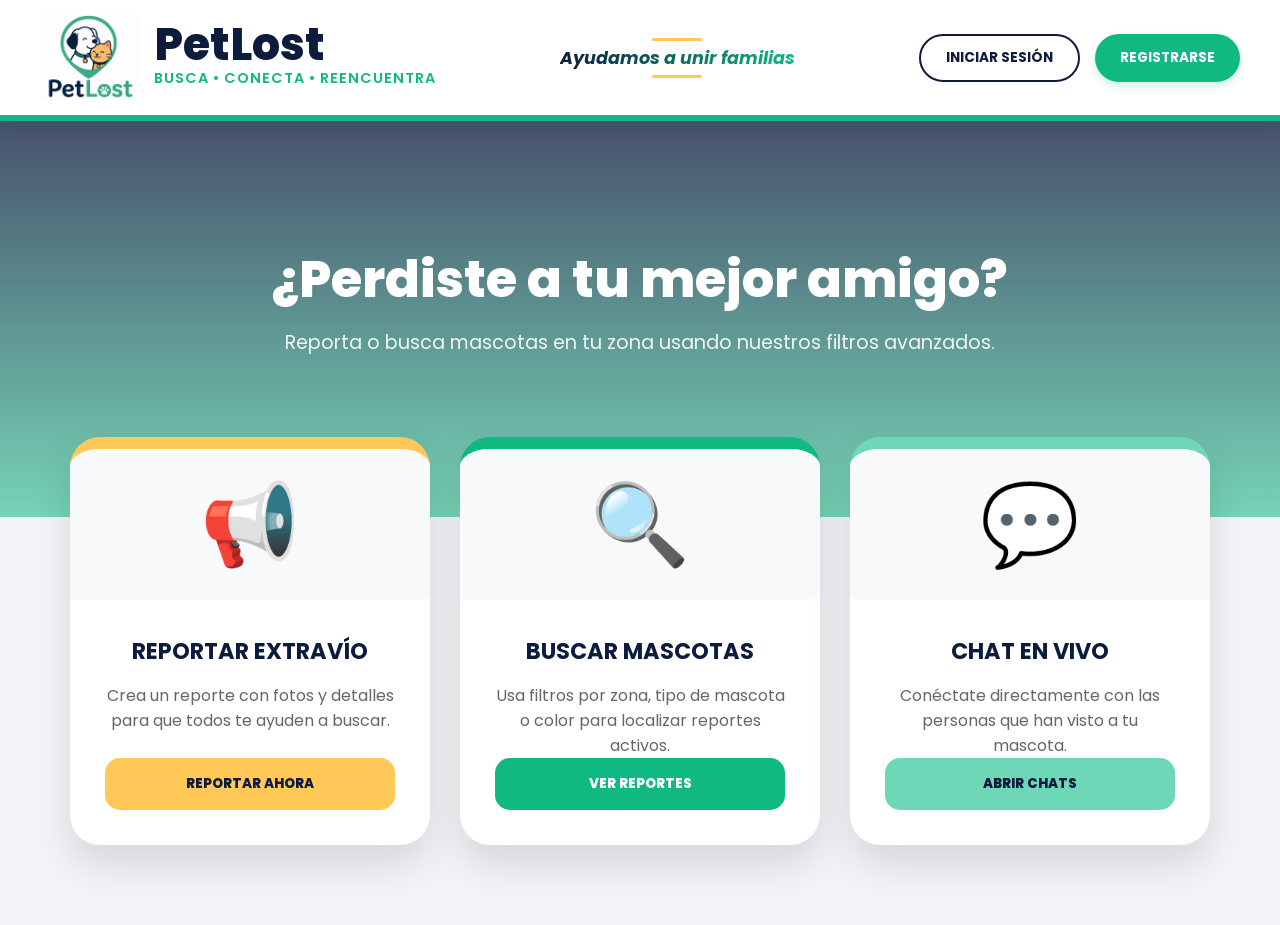
==== frontend/index.html @ bd03f2e8 "Primer avance PetLost" ====
<!DOCTYPE html>
<html lang="es">
<head>
    <meta charset="UTF-8">
    <meta name="viewport" content="width=device-width, initial-scale=1.0">
    <title>PetLost | Ayudamos a unir familias</title>
    <link href="https://fonts.googleapis.com/css2?family=Poppins:wght@400;600;700;800&display=swap" rel="stylesheet">
    <link rel="stylesheet" href="css/style.css">
</head>
<body>

    <nav class="navbar">
        <div class="nav-container">
            <div class="brand-box">
                <img src="assets/logo.png" alt="PetLost" class="logo-img">
                <div class="brand-text">
                    <h1 class="brand-title">PetLost</h1>
                    <span class="brand-tagline">Busca • Conecta • Reencuentra</span>
                </div>
            </div>

            <div class="creative-phrase">
                <div class="decor-line"></div>
                <p>Ayudamos a unir familias</p>
                <div class="decor-line"></div>
            </div>

            <div class="nav-auth">
                <button class="btn btn-login">Iniciar Sesión</button>
                <button class="btn btn-register">Registrarse</button>
            </div>
        </div>
    </nav>

    <header class="hero">
        <div class="hero-overlay">
            <h2>¿Perdiste a tu mejor amigo?</h2>
            <p>Reporta o busca mascotas en tu zona usando nuestros filtros avanzados.</p>
        </div>
    </header>

    <main class="action-grid">
        <div class="card card-orange">
            <div class="card-header">📢</div>
            <div class="card-body">
                <h3>REPORTAR EXTRAVÍO</h3>
                <p>Crea un reporte con fotos y detalles para que todos te ayuden a buscar.</p>
                <button class="btn-card">REPORTAR AHORA</button>
            </div>
        </div>

        <div class="card card-green">
            <div class="card-header">🔍</div>
            <div class="card-body">
                <h3>BUSCAR MASCOTAS</h3>
                <p>Usa filtros por zona, tipo de mascota o color para localizar reportes activos.</p>
                <button class="btn-card">VER REPORTES</button>
            </div>
        </div>

        <div class="card card-cyan">
            <div class="card-header">💬</div>
            <div class="card-body">
                <h3>CHAT EN VIVO</h3>
                <p>Conéctate directamente con las personas que han visto a tu mascota.</p>
                <button class="btn-card">ABRIR CHATS</button>
            </div>
        </div>
    </main>

    <div id="modalRegistro" class="modal-overlay">
    <div class="modal-content">
        <button class="close-modal" id="closeBtn">&times;</button>
        
        <div class="modal-body">
            <div class="modal-info">
                <img src="assets/logo.png" alt="PetLost" class="modal-logo">
                <h3>Únete a PetLost</h3>
                <p>Ayudamos a unir familias. Crea tu reporte en segundos y recupera a tu mejor amigo.</p>
            </div>

            <div class="modal-form">
                <h2>Crear Cuenta</h2>
                <form id="formRegistro">

<div class="input-group">
<label>Nombre Completo</label>
<input type="text" id="nombreRegistro" placeholder="Ej. Angie Moreno" required>
</div>

<div class="input-group">
<label>Correo Electrónico</label>
<input type="email" id="emailRegistro" placeholder="user@example.com" required>
</div>

<div class="input-group">
<label>Teléfono</label>
<input type="tel" id="telefonoRegistro" placeholder="300 123 4567" required>
</div>

<div class="input-group">
<label>Contraseña</label>
<input type="password" id="passwordRegistro" placeholder="********" required>
</div>
                    
                    <div class="terms-container">
    <input type="checkbox" id="checkTerms" required>
    <label for="checkTerms">Acepto los <a href="terminos.html" target="_blank">términos y condiciones</a></label>
</div>

                    <button type="submit" class="btn-submit">REGISTRARSE</button>
                </form>
                <p class="switch-text">¿Ya tienes cuenta? <a href="#">Inicia sesión</a></p>
            </div>
        </div>
    </div>
</div>

<div id="modalLogin" class="modal-overlay">
    <div class="modal-content">
        <button class="close-modal" id="closeLoginBtn">&times;</button>
        
        <div class="modal-body">
            <div class="modal-info">
                <img src="assets/logo.png" alt="PetLost" class="modal-logo">
                <h3>¡Hola de nuevo!</h3>
                <p>Ingresa para revisar tus reportes y mensajes recientes.</p>
            </div>

            <div class="modal-form">
                <h2>Iniciar Sesión</h2>
                <form id="formLogin">
                    <div class="input-group">
                        <label>Correo Electrónico</label>
                        <input type="email" id="emailLogin" placeholder="user@example.com" required>
                    </div>
                    <div class="input-group">
                        <label>Contraseña</label>
                        <input type="password" id="passwordLogin" placeholder="********" required>
                    </div>
                    
                    <div class="terms-container">
    <input type="checkbox" id="checkTermsLogin" required>
    <label for="checkTermsLogin">Acepto los <a href="terminos.html" target="_blank">términos y condiciones</a> para iniciar sesión.</label>
</div>

                    <div class="forgot-pass" style="margin-bottom: 20px; text-align: right;">
                        <a href="#" style="font-size: 0.8rem; color: #666; text-decoration: none;">¿Olvidaste tu contraseña?</a>
                    </div>

                    <button type="submit" class="btn-submit">INGRESAR</button>
                </form>
                <p class="switch-text">¿No tienes cuenta? <a href="#" id="linkToRegister">Regístrate aquí</a></p>
            </div>
        </div>
    </div>
</div>

<script>
    // Referencias de los Modales
    const modalReg = document.getElementById('modalRegistro');
    const modalLogin = document.getElementById('modalLogin');

    // Botones de la Navbar
    const btnAbrirReg = document.querySelector('.btn-register');
    const btnAbrirLogin = document.querySelector('.btn-login');

    // Botones de Cerrar (X)
    const btnCerrarReg = document.getElementById('closeBtn');
    const btnCerrarLogin = document.getElementById('closeLoginBtn');

    // Funciones para Registro
    btnAbrirReg.onclick = () => modalReg.style.display = 'flex';
    btnCerrarReg.onclick = () => modalReg.style.display = 'none';

    // Funciones para Login
    btnAbrirLogin.onclick = () => modalLogin.style.display = 'flex';
    btnCerrarLogin.onclick = () => modalLogin.style.display = 'none';

    // Cerrar si hacen clic en el fondo degradado
    window.onclick = (event) => {
        if (event.target == modalReg) modalReg.style.display = 'none';
        if (event.target == modalLogin) modalLogin.style.display = 'none';
    }

    // Enlace para pasar de Login a Registro rápidamente
    document.getElementById('linkToRegister').onclick = (e) => {
        e.preventDefault();
        modalLogin.style.display = 'none';
        modalReg.style.display = 'flex';
    }

    document.getElementById("formLogin").addEventListener("submit", async function(e){

e.preventDefault()

const email = document.getElementById("emailLogin").value
const password = document.getElementById("passwordLogin").value

const response = await fetch("http://localhost:8000/login",{
method:"POST",
headers:{
"Content-Type":"application/json"
},
body: JSON.stringify({
email: email,
password: password
})
})

const data = await response.json()

if(response.ok){
alert(data.message)
window.location.href = "feed.html"
}else{
alert(data.message)
}

})

document.getElementById("formRegistro").addEventListener("submit", async function(e){

e.preventDefault()

const nombre = document.getElementById("nombreRegistro").value
const email = document.getElementById("emailRegistro").value
const telefono = document.getElementById("telefonoRegistro").value
const password = document.getElementById("passwordRegistro").value

const response = await fetch("http://localhost:8000/register",{
method:"POST",
headers:{
"Content-Type":"application/json"
},
body: JSON.stringify({
nombre:nombre,
email:email,
telefono:telefono,
password:password
})
})

const data = await response.json()
alert(data.message)

})

</script>

</body>
</html>
---- frontend/css/style.css ----
/* --- VARIABLES Y RESET --- */
:root {
    --azul-oscuro: #0D1B3D;
    --verde-pet: #10B981;
    --verde-claro: #6ED7B7;
    --naranja: #FFC857;
    --blanco: #ffffff;
    --gris-fondo: #F2F4F7;
}

* {
    margin: 0;
    padding: 0;
    box-sizing: border-box;
    font-family: 'Poppins', sans-serif;
}

body {
    background-color: var(--gris-fondo);
}

/* --- BARRA DE NAVEGACIÓN --- */
.navbar {
    background: var(--blanco);
    padding: 15px 0;
    border-bottom: 6px solid var(--verde-pet);
    box-shadow: 0 4px 20px rgba(0,0,0,0.08);
    position: sticky;
    top: 0;
    z-index: 1000;
}

.nav-container {
    display: flex;
    justify-content: space-between;
    align-items: center;
    max-width: 1400px;
    margin: 0 auto;
    padding: 0 40px;
}

.brand-box {
    display: flex;
    align-items: center;
    gap: 15px;
}

.logo-img {
    height: 85px; /* Tamaño del logo visible */
    width: auto;
}

.brand-title {
    font-size: 2.8rem;
    font-weight: 800;
    color: var(--azul-oscuro);
    line-height: 0.9;
}

.brand-tagline {
    font-size: 0.9rem;
    color: var(--verde-pet);
    font-weight: 600;
    text-transform: uppercase;
    letter-spacing: 1px;
}

/* --- FRASE CREATIVA CENTRAL --- */
.creative-phrase {
    text-align: center;
}

.creative-phrase p {
    font-size: 1.1rem;
    font-weight: 700;
    color: var(--azul-oscuro);
    font-style: italic;
    background: linear-gradient(to right, var(--azul-oscuro), var(--verde-pet));
    -webkit-background-clip: text;
    -webkit-text-fill-color: transparent;
}

.decor-line {
    width: 50px;
    height: 3px;
    background: var(--naranja);
    border-radius: 10px;
    margin: 4px auto;
}

/* --- BOTONES DE NAVEGACIÓN --- */
.nav-auth {
    display: flex;
    gap: 15px;
}

.btn {
    padding: 12px 25px;
    border-radius: 50px;
    font-weight: 700;
    cursor: pointer;
    transition: 0.3s;
    text-transform: uppercase;
    font-size: 0.85rem;
}

.btn-login {
    background: transparent;
    border: 2px solid var(--azul-oscuro);
    color: var(--azul-oscuro);
}

.btn-register {
    background: var(--verde-pet);
    border: none;
    color: white;
    box-shadow: 0 4px 10px rgba(16, 185, 129, 0.2);
}

.btn-register:hover {
    background: var(--azul-oscuro);
    transform: translateY(-2px);
}

/* --- HERO SECTION --- */
.hero {
    background: linear-gradient(rgba(13, 27, 61, 0.75), rgba(16, 185, 129, 0.55)), 
                url('https://images.unsplash.com/photo-1544568100-847a948585b9?auto=format&fit=crop&w=1200&q=80');
    background-size: cover;
    background-position: center;
    padding: 120px 5% 160px;
    text-align: center;
    color: white;
}

.hero h2 {
    font-size: 3.2rem;
    font-weight: 800;
    margin-bottom: 10px;
}

.hero p {
    font-size: 1.2rem;
    opacity: 0.9;
}

/* --- GRID DE CARDS --- */
.action-grid {
    display: flex;
    justify-content: center;
    gap: 30px;
    padding: 0 5% 80px;
    margin-top: -80px; /* Superposición sobre el Hero */
}

.card {
    background: var(--blanco);
    width: 360px;
    border-radius: 30px;
    overflow: hidden;
    box-shadow: 0 20px 40px rgba(0,0,0,0.12);
    text-align: center;
    transition: 0.4s ease;
    border-top: 12px solid var(--verde-pet);
}

.card:hover {
    transform: translateY(-15px);
}

.card-header {
    height: 150px;
    background-color: #f8f9fa;
    display: flex;
    align-items: center;
    justify-content: center;
    font-size: 5rem;
}

.card-body {
    padding: 35px;
}

.card-body h3 {
    font-size: 1.4rem;
    color: var(--azul-oscuro);
    margin-bottom: 15px;
    font-weight: 700;
}

.card-body p {
    font-size: 1rem;
    color: #666;
    margin-bottom: 25px;
    height: 50px;
}

.btn-card {
    width: 100%;
    padding: 16px;
    border-radius: 15px;
    border: none;
    font-weight: 800;
    color: white;
    background-color: var(--verde-pet);
    cursor: pointer;
    transition: 0.3s;
}

/* Variaciones de color por Card */
.card-orange { border-top-color: var(--naranja); }
.card-orange .btn-card { background-color: var(--naranja); color: var(--azul-oscuro); }

.card-cyan { border-top-color: var(--verde-claro); }
.card-cyan .btn-card { background-color: var(--verde-claro); color: var(--azul-oscuro); }

/* --- ESTILOS PARA LA VENTANA DE REGISTRO (MODAL) --- */
.modal-overlay {
    display: none; 
    position: fixed;
    top: 0;
    left: 0;
    width: 100%;
    height: 100%;
    background: linear-gradient(135deg, rgba(13, 27, 61, 0.95), rgba(16, 185, 129, 0.95));
    z-index: 2000;
    justify-content: center;
    align-items: center;
    backdrop-filter: blur(8px); /* Desenfoque elegante del fondo */
}

.modal-content {
    background: white;
    width: 850px;
    max-width: 95%;
    border-radius: 30px;
    position: relative;
    overflow: hidden;
    display: flex;
    box-shadow: 0 25px 50px rgba(0,0,0,0.3);
    animation: zoomIn 0.3s ease;
}

@keyframes zoomIn {
    from { transform: scale(0.9); opacity: 0; }
    to { transform: scale(1); opacity: 1; }
}

.close-modal {
    position: absolute;
    top: 20px;
    right: 25px;
    font-size: 35px;
    background: none;
    border: none;
    cursor: pointer;
    color: var(--azul-oscuro);
    font-weight: bold;
    z-index: 100;
}

.modal-body {
    display: flex;
    width: 100%;
}

.modal-info {
    flex: 1;
    background: linear-gradient(135deg, var(--azul-oscuro), var(--verde-pet));
    color: white;
    padding: 60px 40px;
    display: flex;
    flex-direction: column;
    justify-content: center;
    align-items: center;
    text-align: center;
}

.modal-logo {
    height: 90px;
    background: white;
    padding: 10px;
    border-radius: 15px;
    margin-bottom: 20px;
}

.modal-form {
    flex: 1.2;
    padding: 50px;
    background: white;
}

.modal-form h2 {
    color: var(--azul-oscuro);
    font-size: 1.8rem;
    margin-bottom: 20px;
    font-weight: 800;
}

.input-group {
    margin-bottom: 15px;
    text-align: left;
}

.input-group label {
    display: block;
    font-size: 0.85rem;
    font-weight: 700;
    color: var(--azul-oscuro);
    margin-bottom: 5px;
}

.input-group input {
    width: 100%;
    padding: 12px;
    border: 2px solid #f0f0f0;
    border-radius: 12px;
    outline: none;
    font-size: 0.9rem;
    transition: 0.3s;
}

.input-group input:focus {
    border-color: var(--verde-pet);
}

.terms-container {
    display: flex;
    align-items: flex-start;
    gap: 10px;
    margin: 20px 0;
    font-size: 0.8rem;
    color: #666;
}

.terms-container a {
    color: var(--verde-pet);
    font-weight: 700;
    text-decoration: none;
}

.btn-submit {
    width: 100%;
    padding: 15px;
    background: var(--verde-pet);
    color: white;
    border: none;
    border-radius: 12px;
    font-weight: 800;
    font-size: 1rem;
    cursor: pointer;
    transition: 0.3s;
}

.btn-submit:hover {
    background: var(--azul-oscuro);
    transform: translateY(-2px);
}

.switch-text {
    margin-top: 20px;
    font-size: 0.85rem;
    text-align: center;
}

.switch-text a {
    color: var(--verde-pet);
    font-weight: 700;
    text-decoration: none;
}

/* Ajuste para tablets/móviles */
@media (max-width: 768px) {
    .modal-info { display: none; }
    .modal-content { width: 450px; }
}

/* --- ESTILOS EXTRA PARA EL LOGO EN LOGIN --- */
.modal-header-logo {
    text-align: center;
    margin-bottom: 15px;
}

/* Asegúrate de que .modal-content NO tenga un ancho pequeño fijo */
.modal-content {
    background: white;
    width: 850px; /* Ancho igual para ambos */
    max-width: 95%;
    border-radius: 30px;
    position: relative;
    overflow: hidden;
    display: flex;
    box-shadow: 0 25px 50px rgba(0,0,0,0.3);
}

/* El resto del CSS se mantiene igual al que ya tenías para el Registro */
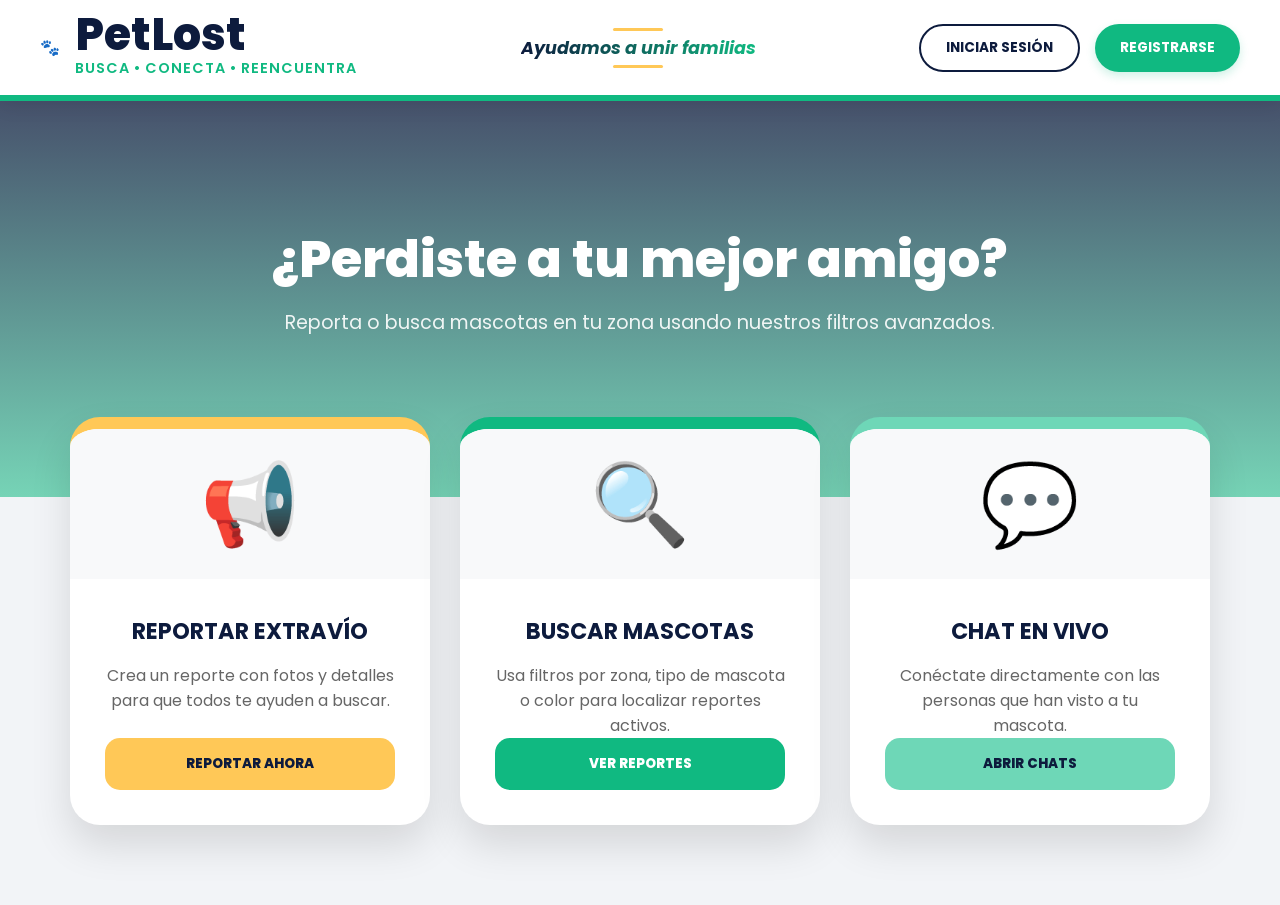
==== commit 2209a201: "Add files via upload" ====
--- a/frontend/index.html
+++ b/frontend/index.html
@@ -1,252 +1,270 @@
-<!DOCTYPE html>
-<html lang="es">
-<head>
-    <meta charset="UTF-8">
-    <meta name="viewport" content="width=device-width, initial-scale=1.0">
-    <title>PetLost | Ayudamos a unir familias</title>
-    <link href="https://fonts.googleapis.com/css2?family=Poppins:wght@400;600;700;800&display=swap" rel="stylesheet">
-    <link rel="stylesheet" href="css/style.css">
-</head>
-<body>
-
-    <nav class="navbar">
-        <div class="nav-container">
-            <div class="brand-box">
-                <img src="assets/logo.png" alt="PetLost" class="logo-img">
-                <div class="brand-text">
-                    <h1 class="brand-title">PetLost</h1>
-                    <span class="brand-tagline">Busca • Conecta • Reencuentra</span>
-                </div>
-            </div>
-
-            <div class="creative-phrase">
-                <div class="decor-line"></div>
-                <p>Ayudamos a unir familias</p>
-                <div class="decor-line"></div>
-            </div>
-
-            <div class="nav-auth">
-                <button class="btn btn-login">Iniciar Sesión</button>
-                <button class="btn btn-register">Registrarse</button>
-            </div>
-        </div>
-    </nav>
-
-    <header class="hero">
-        <div class="hero-overlay">
-            <h2>¿Perdiste a tu mejor amigo?</h2>
-            <p>Reporta o busca mascotas en tu zona usando nuestros filtros avanzados.</p>
-        </div>
-    </header>
-
-    <main class="action-grid">
-        <div class="card card-orange">
-            <div class="card-header">📢</div>
-            <div class="card-body">
-                <h3>REPORTAR EXTRAVÍO</h3>
-                <p>Crea un reporte con fotos y detalles para que todos te ayuden a buscar.</p>
-                <button class="btn-card">REPORTAR AHORA</button>
-            </div>
-        </div>
-
-        <div class="card card-green">
-            <div class="card-header">🔍</div>
-            <div class="card-body">
-                <h3>BUSCAR MASCOTAS</h3>
-                <p>Usa filtros por zona, tipo de mascota o color para localizar reportes activos.</p>
-                <button class="btn-card">VER REPORTES</button>
-            </div>
-        </div>
-
-        <div class="card card-cyan">
-            <div class="card-header">💬</div>
-            <div class="card-body">
-                <h3>CHAT EN VIVO</h3>
-                <p>Conéctate directamente con las personas que han visto a tu mascota.</p>
-                <button class="btn-card">ABRIR CHATS</button>
-            </div>
-        </div>
-    </main>
-
-    <div id="modalRegistro" class="modal-overlay">
-    <div class="modal-content">
-        <button class="close-modal" id="closeBtn">&times;</button>
-        
-        <div class="modal-body">
-            <div class="modal-info">
-                <img src="assets/logo.png" alt="PetLost" class="modal-logo">
-                <h3>Únete a PetLost</h3>
-                <p>Ayudamos a unir familias. Crea tu reporte en segundos y recupera a tu mejor amigo.</p>
-            </div>
-
-            <div class="modal-form">
-                <h2>Crear Cuenta</h2>
-                <form id="formRegistro">
-
-<div class="input-group">
-<label>Nombre Completo</label>
-<input type="text" id="nombreRegistro" placeholder="Ej. Angie Moreno" required>
-</div>
-
-<div class="input-group">
-<label>Correo Electrónico</label>
-<input type="email" id="emailRegistro" placeholder="user@example.com" required>
-</div>
-
-<div class="input-group">
-<label>Teléfono</label>
-<input type="tel" id="telefonoRegistro" placeholder="300 123 4567" required>
-</div>
-
-<div class="input-group">
-<label>Contraseña</label>
-<input type="password" id="passwordRegistro" placeholder="********" required>
-</div>
-                    
-                    <div class="terms-container">
-    <input type="checkbox" id="checkTerms" required>
-    <label for="checkTerms">Acepto los <a href="terminos.html" target="_blank">términos y condiciones</a></label>
-</div>
-
-                    <button type="submit" class="btn-submit">REGISTRARSE</button>
-                </form>
-                <p class="switch-text">¿Ya tienes cuenta? <a href="#">Inicia sesión</a></p>
-            </div>
-        </div>
-    </div>
-</div>
-
-<div id="modalLogin" class="modal-overlay">
-    <div class="modal-content">
-        <button class="close-modal" id="closeLoginBtn">&times;</button>
-        
-        <div class="modal-body">
-            <div class="modal-info">
-                <img src="assets/logo.png" alt="PetLost" class="modal-logo">
-                <h3>¡Hola de nuevo!</h3>
-                <p>Ingresa para revisar tus reportes y mensajes recientes.</p>
-            </div>
-
-            <div class="modal-form">
-                <h2>Iniciar Sesión</h2>
-                <form id="formLogin">
-                    <div class="input-group">
-                        <label>Correo Electrónico</label>
-                        <input type="email" id="emailLogin" placeholder="user@example.com" required>
-                    </div>
-                    <div class="input-group">
-                        <label>Contraseña</label>
-                        <input type="password" id="passwordLogin" placeholder="********" required>
-                    </div>
-                    
-                    <div class="terms-container">
-    <input type="checkbox" id="checkTermsLogin" required>
-    <label for="checkTermsLogin">Acepto los <a href="terminos.html" target="_blank">términos y condiciones</a> para iniciar sesión.</label>
-</div>
-
-                    <div class="forgot-pass" style="margin-bottom: 20px; text-align: right;">
-                        <a href="#" style="font-size: 0.8rem; color: #666; text-decoration: none;">¿Olvidaste tu contraseña?</a>
-                    </div>
-
-                    <button type="submit" class="btn-submit">INGRESAR</button>
-                </form>
-                <p class="switch-text">¿No tienes cuenta? <a href="#" id="linkToRegister">Regístrate aquí</a></p>
-            </div>
-        </div>
-    </div>
-</div>
-
-<script>
-    // Referencias de los Modales
-    const modalReg = document.getElementById('modalRegistro');
-    const modalLogin = document.getElementById('modalLogin');
-
-    // Botones de la Navbar
-    const btnAbrirReg = document.querySelector('.btn-register');
-    const btnAbrirLogin = document.querySelector('.btn-login');
-
-    // Botones de Cerrar (X)
-    const btnCerrarReg = document.getElementById('closeBtn');
-    const btnCerrarLogin = document.getElementById('closeLoginBtn');
-
-    // Funciones para Registro
-    btnAbrirReg.onclick = () => modalReg.style.display = 'flex';
-    btnCerrarReg.onclick = () => modalReg.style.display = 'none';
-
-    // Funciones para Login
-    btnAbrirLogin.onclick = () => modalLogin.style.display = 'flex';
-    btnCerrarLogin.onclick = () => modalLogin.style.display = 'none';
-
-    // Cerrar si hacen clic en el fondo degradado
-    window.onclick = (event) => {
-        if (event.target == modalReg) modalReg.style.display = 'none';
-        if (event.target == modalLogin) modalLogin.style.display = 'none';
-    }
-
-    // Enlace para pasar de Login a Registro rápidamente
-    document.getElementById('linkToRegister').onclick = (e) => {
-        e.preventDefault();
-        modalLogin.style.display = 'none';
-        modalReg.style.display = 'flex';
-    }
-
-    document.getElementById("formLogin").addEventListener("submit", async function(e){
-
-e.preventDefault()
-
-const email = document.getElementById("emailLogin").value
-const password = document.getElementById("passwordLogin").value
-
-const response = await fetch("http://localhost:8000/login",{
-method:"POST",
-headers:{
-"Content-Type":"application/json"
-},
-body: JSON.stringify({
-email: email,
-password: password
-})
-})
-
-const data = await response.json()
-
-if(response.ok){
-alert(data.message)
-window.location.href = "feed.html"
-}else{
-alert(data.message)
-}
-
-})
-
-document.getElementById("formRegistro").addEventListener("submit", async function(e){
-
-e.preventDefault()
-
-const nombre = document.getElementById("nombreRegistro").value
-const email = document.getElementById("emailRegistro").value
-const telefono = document.getElementById("telefonoRegistro").value
-const password = document.getElementById("passwordRegistro").value
-
-const response = await fetch("http://localhost:8000/register",{
-method:"POST",
-headers:{
-"Content-Type":"application/json"
-},
-body: JSON.stringify({
-nombre:nombre,
-email:email,
-telefono:telefono,
-password:password
-})
-})
-
-const data = await response.json()
-alert(data.message)
-
-})
-
-</script>
-
-</body>
+<!DOCTYPE html>
+<html lang="es">
+<head>
+    <meta charset="UTF-8">
+    <meta name="viewport" content="width=device-width, initial-scale=1.0">
+    <title>PetLost | Ayudamos a unir familias</title>
+    <link href="https://fonts.googleapis.com/css2?family=Poppins:wght@400;600;700;800&display=swap" rel="stylesheet">
+    <link rel="stylesheet" href="css/style.css">
+</head>
+<body>
+
+    <nav class="navbar">
+        <div class="nav-container">
+            <div class="brand-box">
+                <div class="logo-placeholder">🐾</div>
+                <div class="brand-text">
+                    <h1 class="brand-title">PetLost</h1>
+                    <span class="brand-tagline">Busca • Conecta • Reencuentra</span>
+                </div>
+            </div>
+
+            <div class="creative-phrase">
+                <div class="decor-line"></div>
+                <p>Ayudamos a unir familias</p>
+                <div class="decor-line"></div>
+            </div>
+
+            <div class="nav-auth">
+                <button class="btn btn-login">Iniciar Sesión</button>
+                <button class="btn btn-register">Registrarse</button>
+            </div>
+        </div>
+    </nav>
+
+    <header class="hero">
+        <div class="hero-overlay">
+            <h2>¿Perdiste a tu mejor amigo?</h2>
+            <p>Reporta o busca mascotas en tu zona usando nuestros filtros avanzados.</p>
+        </div>
+    </header>
+
+    <main class="action-grid">
+        <div class="card card-orange">
+            <div class="card-header">📢</div>
+            <div class="card-body">
+                <h3>REPORTAR EXTRAVÍO</h3>
+                <p>Crea un reporte con fotos y detalles para que todos te ayuden a buscar.</p>
+                <button class="btn-card" onclick="window.location.href='reportar.html'">REPORTAR AHORA</button>
+            </div>
+        </div>
+
+        <div class="card card-green">
+            <div class="card-header">🔍</div>
+            <div class="card-body">
+                <h3>BUSCAR MASCOTAS</h3>
+                <p>Usa filtros por zona, tipo de mascota o color para localizar reportes activos.</p>
+                <button class="btn-card" onclick="window.location.href='feed.html'">VER REPORTES</button>
+            </div>
+        </div>
+
+        <div class="card card-cyan">
+            <div class="card-header">💬</div>
+            <div class="card-body">
+                <h3>CHAT EN VIVO</h3>
+                <p>Conéctate directamente con las personas que han visto a tu mascota.</p>
+                <button class="btn-card" onclick="window.location.href='chat.html'">ABRIR CHATS</button>
+            </div>
+        </div>
+    </main>
+
+    <div id="modalRegistro" class="modal-overlay">
+        <div class="modal-content">
+            <button class="close-modal" id="closeBtn">&times;</button>
+            <div class="modal-body">
+                <div class="modal-info">
+                    <div class="modal-logo-box">🐾</div>
+                    <h3>Únete a PetLost</h3>
+                    <p>Crea tu reporte en segundos y recupera a tu mejor amigo de forma rápida.</p>
+                </div>
+                <div class="modal-form">
+                    <h2>Crear Cuenta</h2>
+                    <form id="formRegistro">
+                        <div class="input-group">
+                            <label for="nombreRegistro">Nombre Completo</label>
+                            <input type="text" id="nombreRegistro" placeholder="Ej. Angie Moreno" required>
+                        </div>
+                        <div class="input-group">
+                            <label for="emailRegistro">Correo Electrónico</label>
+                            <input type="email" id="emailRegistro" placeholder="user@example.com" required>
+                        </div>
+                        <div class="input-group">
+                            <label for="telefonoRegistro">Teléfono</label>
+                            <input type="tel" id="telefonoRegistro" placeholder="300 123 4567" required>
+                        </div>
+                        <div class="input-group">
+                            <label for="passwordRegistro">Contraseña</label>
+                            <input type="password" id="passwordRegistro" placeholder="********" required>
+                        </div>
+                        <div class="terms-container">
+                            <input type="checkbox" id="checkTerms" required>
+                            <label for="checkTerms">Acepto los <a href="#">términos y condiciones</a></label>
+                        </div>
+                        <button type="submit" class="btn-submit">REGISTRARSE</button>
+                    </form>
+                    <p class="switch-text">¿Ya tienes cuenta? <a href="#" id="linkToLogin">Inicia sesión</a></p>
+                </div>
+            </div>
+        </div>
+    </div>
+
+    <div id="modalLogin" class="modal-overlay">
+        <div class="modal-content">
+            <button class="close-modal" id="closeLoginBtn">&times;</button>
+            <div class="modal-body">
+                <div class="modal-info">
+                    <div class="modal-logo-box">🔒</div>
+                    <h3>¡Hola de nuevo!</h3>
+                    <p>Ingresa para revisar tus reportes, alertas de zona y mensajes recientes.</p>
+                </div>
+                <div class="modal-form">
+                    <h2>Iniciar Sesión</h2>
+                    <form id="formLogin">
+                        <div class="input-group">
+                            <label for="emailLogin">Correo Electrónico</label>
+                            <input type="email" id="emailLogin" placeholder="user@example.com" required>
+                        </div>
+                        <div class="input-group">
+                            <label for="passwordLogin">Contraseña</label>
+                            <input type="password" id="passwordLogin" placeholder="********" required>
+                        </div>
+                        <div class="terms-container">
+                            <input type="checkbox" id="checkTermsLogin" required>
+                            <label for="checkTermsLogin">Acepto las políticas de uso de datos.</label>
+                        </div>
+                        <button type="submit" class="btn-submit">INGRESAR</button>
+                    </form>
+                    <p class="switch-text">¿No tienes cuenta? <a href="#" id="linkToRegister">Regístrate aquí</a></p>
+                </div>
+            </div>
+        </div>
+    </div>
+
+    <script>
+        const API_BASE_URL = "http://localhost:8000";
+
+        // Elementos UI Modales
+        const modalReg = document.getElementById('modalRegistro');
+        const modalLogin = document.getElementById('modalLogin');
+        const btnAbrirReg = document.querySelector('.btn-register');
+        const btnAbrirLogin = document.querySelector('.btn-login');
+        const btnCerrarReg = document.getElementById('closeBtn');
+        const btnCerrarLogin = document.getElementById('closeLoginBtn');
+
+        btnAbrirReg.onclick = () => modalReg.style.display = 'flex';
+        btnCerrarReg.onclick = () => modalReg.style.display = 'none';
+        btnAbrirLogin.onclick = () => modalLogin.style.display = 'flex';
+        btnCerrarLogin.onclick = () => modalLogin.style.display = 'none';
+
+        window.onclick = (e) => {
+            if (e.target == modalReg) modalReg.style.display = 'none';
+            if (e.target == modalLogin) modalLogin.style.display = 'none';
+        }
+
+        document.getElementById('linkToRegister').onclick = (e) => {
+            e.preventDefault(); modalLogin.style.display = 'none'; modalReg.style.display = 'flex';
+        }
+        document.getElementById('linkToLogin').onclick = (e) => {
+            e.preventDefault(); modalReg.style.display = 'none'; modalLogin.style.display = 'flex';
+        }
+
+        // --- SISTEMA DE REGISTRO PERSISTENTE ---
+        document.getElementById("formRegistro").addEventListener("submit", async function(e){
+            e.preventDefault();
+            const nombre = document.getElementById("nombreRegistro").value;
+            const email = document.getElementById("emailRegistro").value.toLowerCase().trim();
+            const telefono = document.getElementById("telefonoRegistro").value;
+            const password = document.getElementById("passwordRegistro").value;
+
+            let localUsers = JSON.parse(localStorage.getItem("usuarios_petlost")) || [];
+
+            if (localUsers.find(u => u.email === email)) {
+                alert("Este correo electrónico ya está registrado localmente.");
+                return;
+            }
+
+            const nuevoUsuario = {
+                name: nombre,
+                email: email,
+                phone: telefono,
+                password: password,
+                role: email.includes("admin") ? "admin" : "user"
+            };
+
+            // Guardar localmente
+            localUsers.push(nuevoUsuario);
+            localStorage.setItem("usuarios_petlost", JSON.stringify(localUsers));
+
+            // Intentar replicar al backend en Java de forma transparente
+            try {
+                await fetch(`${API_BASE_URL}/register`, {
+                    method: "POST",
+                    headers: { "Content-Type": "application/json" },
+                    body: JSON.stringify({ name: nombre, email, password, role: nuevoUsuario.role })
+                });
+            } catch (err) {
+                console.log("Servidor API apagado. Guardado local en navegador completado con éxito.");
+            }
+
+            alert("¡Usuario registrado con éxito! Ya puedes iniciar sesión.");
+            modalReg.style.display = 'none';
+            modalLogin.style.display = 'flex';
+            document.getElementById("formRegistro").reset();
+        });
+
+        // --- SISTEMA DE INICIO DE SESIÓN INTEGRADO (LOCAL Y API) ---
+        document.getElementById("formLogin").addEventListener("submit", async function(e){
+            e.preventDefault();
+            const emailInput = document.getElementById("emailLogin").value.toLowerCase().trim();
+            const passwordInput = document.getElementById("passwordLogin").value;
+
+            // 1. Verificación local inmediata (Offline First)
+            const localUsers = JSON.parse(localStorage.getItem("usuarios_petlost")) || [];
+            const userFoundLocal = localUsers.find(u => u.email === emailInput && u.password === passwordInput);
+
+            if (userFoundLocal) {
+                localStorage.setItem("token", "local-jwt-session-" + btoa(emailInput));
+                localStorage.setItem("user_name", userFoundLocal.name);
+                localStorage.setItem("user_role", userFoundLocal.role);
+                
+                redirigirPorRol(userFoundLocal.role, userFoundLocal.name);
+                return;
+            }
+
+            // 2. Consulta de respaldo al Backend en Java (Online Mode)
+            try {
+                const response = await fetch(`${API_BASE_URL}/login`, {
+                    method: "POST",
+                    headers: { "Content-Type": "application/json" },
+                    body: JSON.stringify({ email: emailInput, password: passwordInput })
+                });
+
+                if (response.ok) {
+                    const data = await response.json();
+                    localStorage.setItem("token", data.token);
+                    localStorage.setItem("user_name", data.user.name);
+                    localStorage.setItem("user_role", data.user.role);
+
+                    redirigirPorRol(data.user.role, data.user.name);
+                } else {
+                    const errData = await response.json();
+                    alert(errData.message || "Credenciales incorrectas.");
+                }
+            } catch (error) {
+                alert("Error de autenticación: Las credenciales no coinciden en este navegador y el servidor Java remoto está desconectado.");
+            }
+        });
+
+        function redirigirPorRol(role, name) {
+            modalLogin.style.display = 'none';
+            if (role === "admin") {
+                alert(`Acceso concedido al Panel de Control. Bienvenido Administrador: ${name}`);
+                window.location.href = "admin.html";
+            } else {
+                alert(`¡Hola de nuevo, ${name}!`);
+                window.location.href = "feed.html";
+            }
+        }
+    </script>
+</body>
 </html>
--- a/frontend/css/style.css
+++ b/frontend/css/style.css
@@ -1,396 +1,384 @@
-/* --- VARIABLES Y RESET --- */
-:root {
-    --azul-oscuro: #0D1B3D;
-    --verde-pet: #10B981;
-    --verde-claro: #6ED7B7;
-    --naranja: #FFC857;
-    --blanco: #ffffff;
-    --gris-fondo: #F2F4F7;
-}
-
-* {
-    margin: 0;
-    padding: 0;
-    box-sizing: border-box;
-    font-family: 'Poppins', sans-serif;
-}
-
-body {
-    background-color: var(--gris-fondo);
-}
-
-/* --- BARRA DE NAVEGACIÓN --- */
-.navbar {
-    background: var(--blanco);
-    padding: 15px 0;
-    border-bottom: 6px solid var(--verde-pet);
-    box-shadow: 0 4px 20px rgba(0,0,0,0.08);
-    position: sticky;
-    top: 0;
-    z-index: 1000;
-}
-
-.nav-container {
-    display: flex;
-    justify-content: space-between;
-    align-items: center;
-    max-width: 1400px;
-    margin: 0 auto;
-    padding: 0 40px;
-}
-
-.brand-box {
-    display: flex;
-    align-items: center;
-    gap: 15px;
-}
-
-.logo-img {
-    height: 85px; /* Tamaño del logo visible */
-    width: auto;
-}
-
-.brand-title {
-    font-size: 2.8rem;
-    font-weight: 800;
-    color: var(--azul-oscuro);
-    line-height: 0.9;
-}
-
-.brand-tagline {
-    font-size: 0.9rem;
-    color: var(--verde-pet);
-    font-weight: 600;
-    text-transform: uppercase;
-    letter-spacing: 1px;
-}
-
-/* --- FRASE CREATIVA CENTRAL --- */
-.creative-phrase {
-    text-align: center;
-}
-
-.creative-phrase p {
-    font-size: 1.1rem;
-    font-weight: 700;
-    color: var(--azul-oscuro);
-    font-style: italic;
-    background: linear-gradient(to right, var(--azul-oscuro), var(--verde-pet));
-    -webkit-background-clip: text;
-    -webkit-text-fill-color: transparent;
-}
-
-.decor-line {
-    width: 50px;
-    height: 3px;
-    background: var(--naranja);
-    border-radius: 10px;
-    margin: 4px auto;
-}
-
-/* --- BOTONES DE NAVEGACIÓN --- */
-.nav-auth {
-    display: flex;
-    gap: 15px;
-}
-
-.btn {
-    padding: 12px 25px;
-    border-radius: 50px;
-    font-weight: 700;
-    cursor: pointer;
-    transition: 0.3s;
-    text-transform: uppercase;
-    font-size: 0.85rem;
-}
-
-.btn-login {
-    background: transparent;
-    border: 2px solid var(--azul-oscuro);
-    color: var(--azul-oscuro);
-}
-
-.btn-register {
-    background: var(--verde-pet);
-    border: none;
-    color: white;
-    box-shadow: 0 4px 10px rgba(16, 185, 129, 0.2);
-}
-
-.btn-register:hover {
-    background: var(--azul-oscuro);
-    transform: translateY(-2px);
-}
-
-/* --- HERO SECTION --- */
-.hero {
-    background: linear-gradient(rgba(13, 27, 61, 0.75), rgba(16, 185, 129, 0.55)), 
-                url('https://images.unsplash.com/photo-1544568100-847a948585b9?auto=format&fit=crop&w=1200&q=80');
-    background-size: cover;
-    background-position: center;
-    padding: 120px 5% 160px;
-    text-align: center;
-    color: white;
-}
-
-.hero h2 {
-    font-size: 3.2rem;
-    font-weight: 800;
-    margin-bottom: 10px;
-}
-
-.hero p {
-    font-size: 1.2rem;
-    opacity: 0.9;
-}
-
-/* --- GRID DE CARDS --- */
-.action-grid {
-    display: flex;
-    justify-content: center;
-    gap: 30px;
-    padding: 0 5% 80px;
-    margin-top: -80px; /* Superposición sobre el Hero */
-}
-
-.card {
-    background: var(--blanco);
-    width: 360px;
-    border-radius: 30px;
-    overflow: hidden;
-    box-shadow: 0 20px 40px rgba(0,0,0,0.12);
-    text-align: center;
-    transition: 0.4s ease;
-    border-top: 12px solid var(--verde-pet);
-}
-
-.card:hover {
-    transform: translateY(-15px);
-}
-
-.card-header {
-    height: 150px;
-    background-color: #f8f9fa;
-    display: flex;
-    align-items: center;
-    justify-content: center;
-    font-size: 5rem;
-}
-
-.card-body {
-    padding: 35px;
-}
-
-.card-body h3 {
-    font-size: 1.4rem;
-    color: var(--azul-oscuro);
-    margin-bottom: 15px;
-    font-weight: 700;
-}
-
-.card-body p {
-    font-size: 1rem;
-    color: #666;
-    margin-bottom: 25px;
-    height: 50px;
-}
-
-.btn-card {
-    width: 100%;
-    padding: 16px;
-    border-radius: 15px;
-    border: none;
-    font-weight: 800;
-    color: white;
-    background-color: var(--verde-pet);
-    cursor: pointer;
-    transition: 0.3s;
-}
-
-/* Variaciones de color por Card */
-.card-orange { border-top-color: var(--naranja); }
-.card-orange .btn-card { background-color: var(--naranja); color: var(--azul-oscuro); }
-
-.card-cyan { border-top-color: var(--verde-claro); }
-.card-cyan .btn-card { background-color: var(--verde-claro); color: var(--azul-oscuro); }
-
-/* --- ESTILOS PARA LA VENTANA DE REGISTRO (MODAL) --- */
-.modal-overlay {
-    display: none; 
-    position: fixed;
-    top: 0;
-    left: 0;
-    width: 100%;
-    height: 100%;
-    background: linear-gradient(135deg, rgba(13, 27, 61, 0.95), rgba(16, 185, 129, 0.95));
-    z-index: 2000;
-    justify-content: center;
-    align-items: center;
-    backdrop-filter: blur(8px); /* Desenfoque elegante del fondo */
-}
-
-.modal-content {
-    background: white;
-    width: 850px;
-    max-width: 95%;
-    border-radius: 30px;
-    position: relative;
-    overflow: hidden;
-    display: flex;
-    box-shadow: 0 25px 50px rgba(0,0,0,0.3);
-    animation: zoomIn 0.3s ease;
-}
-
-@keyframes zoomIn {
-    from { transform: scale(0.9); opacity: 0; }
-    to { transform: scale(1); opacity: 1; }
-}
-
-.close-modal {
-    position: absolute;
-    top: 20px;
-    right: 25px;
-    font-size: 35px;
-    background: none;
-    border: none;
-    cursor: pointer;
-    color: var(--azul-oscuro);
-    font-weight: bold;
-    z-index: 100;
-}
-
-.modal-body {
-    display: flex;
-    width: 100%;
-}
-
-.modal-info {
-    flex: 1;
-    background: linear-gradient(135deg, var(--azul-oscuro), var(--verde-pet));
-    color: white;
-    padding: 60px 40px;
-    display: flex;
-    flex-direction: column;
-    justify-content: center;
-    align-items: center;
-    text-align: center;
-}
-
-.modal-logo {
-    height: 90px;
-    background: white;
-    padding: 10px;
-    border-radius: 15px;
-    margin-bottom: 20px;
-}
-
-.modal-form {
-    flex: 1.2;
-    padding: 50px;
-    background: white;
-}
-
-.modal-form h2 {
-    color: var(--azul-oscuro);
-    font-size: 1.8rem;
-    margin-bottom: 20px;
-    font-weight: 800;
-}
-
-.input-group {
-    margin-bottom: 15px;
-    text-align: left;
-}
-
-.input-group label {
-    display: block;
-    font-size: 0.85rem;
-    font-weight: 700;
-    color: var(--azul-oscuro);
-    margin-bottom: 5px;
-}
-
-.input-group input {
-    width: 100%;
-    padding: 12px;
-    border: 2px solid #f0f0f0;
-    border-radius: 12px;
-    outline: none;
-    font-size: 0.9rem;
-    transition: 0.3s;
-}
-
-.input-group input:focus {
-    border-color: var(--verde-pet);
-}
-
-.terms-container {
-    display: flex;
-    align-items: flex-start;
-    gap: 10px;
-    margin: 20px 0;
-    font-size: 0.8rem;
-    color: #666;
-}
-
-.terms-container a {
-    color: var(--verde-pet);
-    font-weight: 700;
-    text-decoration: none;
-}
-
-.btn-submit {
-    width: 100%;
-    padding: 15px;
-    background: var(--verde-pet);
-    color: white;
-    border: none;
-    border-radius: 12px;
-    font-weight: 800;
-    font-size: 1rem;
-    cursor: pointer;
-    transition: 0.3s;
-}
-
-.btn-submit:hover {
-    background: var(--azul-oscuro);
-    transform: translateY(-2px);
-}
-
-.switch-text {
-    margin-top: 20px;
-    font-size: 0.85rem;
-    text-align: center;
-}
-
-.switch-text a {
-    color: var(--verde-pet);
-    font-weight: 700;
-    text-decoration: none;
-}
-
-/* Ajuste para tablets/móviles */
-@media (max-width: 768px) {
-    .modal-info { display: none; }
-    .modal-content { width: 450px; }
-}
-
-/* --- ESTILOS EXTRA PARA EL LOGO EN LOGIN --- */
-.modal-header-logo {
-    text-align: center;
-    margin-bottom: 15px;
-}
-
-/* Asegúrate de que .modal-content NO tenga un ancho pequeño fijo */
-.modal-content {
-    background: white;
-    width: 850px; /* Ancho igual para ambos */
-    max-width: 95%;
-    border-radius: 30px;
-    position: relative;
-    overflow: hidden;
-    display: flex;
-    box-shadow: 0 25px 50px rgba(0,0,0,0.3);
-}
-
-/* El resto del CSS se mantiene igual al que ya tenías para el Registro */+:root {
+    --azul-oscuro: #0D1B3D;
+    --verde-pet: #10B981;
+    --verde-claro: #6ED7B7;
+    --naranja: #FFC857;
+    --blanco: #ffffff;
+    --gris-fondo: #F2F4F7;
+}
+
+* {
+    margin: 0;
+    padding: 0;
+    box-sizing: border-box;
+    font-family: 'Poppins', sans-serif;
+}
+
+body {
+    background-color: var(--gris-fondo);
+}
+
+/* --- NAVBAR --- */
+.navbar {
+    background: var(--blanco);
+    padding: 15px 0;
+    border-bottom: 6px solid var(--verde-pet);
+    box-shadow: 0 4px 20px rgba(0,0,0,0.08);
+    position: sticky;
+    top: 0;
+    z-index: 1000;
+}
+
+.nav-container {
+    display: flex;
+    justify-content: space-between;
+    align-items: center;
+    max-width: 1400px;
+    margin: 0 auto;
+    padding: 0 40px;
+}
+
+.brand-box {
+    display: flex;
+    align-items: center;
+    gap: 15px;
+}
+
+.logo-img {
+    height: 85px; 
+    width: auto;
+}
+
+.brand-title {
+    font-size: 2.8rem;
+    font-weight: 800;
+    color: var(--azul-oscuro);
+    line-height: 0.9;
+}
+
+.brand-tagline {
+    font-size: 0.9rem;
+    color: var(--verde-pet);
+    font-weight: 600;
+    text-transform: uppercase;
+    letter-spacing: 1px;
+}
+
+/* --- FRASCE CREATIVA --- */
+.creative-phrase {
+    text-align: center;
+}
+
+.creative-phrase p {
+    font-size: 1.1rem;
+    font-weight: 700;
+    color: var(--azul-oscuro);
+    font-style: italic;
+    background: linear-gradient(to right, var(--azul-oscuro), var(--verde-pet));
+    -webkit-background-clip: text;
+    -webkit-text-fill-color: transparent;
+}
+
+.decor-line {
+    width: 50px;
+    height: 3px;
+    background: var(--naranja);
+    border-radius: 10px;
+    margin: 4px auto;
+}
+
+/* --- BOTONES DE AUTENTICACIÓN --- */
+.nav-auth {
+    display: flex;
+    gap: 15px;
+}
+
+.btn {
+    padding: 12px 25px;
+    border-radius: 50px;
+    font-weight: 700;
+    cursor: pointer;
+    transition: 0.3s;
+    text-transform: uppercase;
+    font-size: 0.85rem;
+}
+
+.btn-login {
+    background: transparent;
+    border: 2px solid var(--azul-oscuro);
+    color: var(--azul-oscuro);
+}
+
+.btn-register {
+    background: var(--verde-pet);
+    border: none;
+    color: white;
+    box-shadow: 0 4px 10px rgba(16, 185, 129, 0.2);
+}
+
+.btn-register:hover {
+    background: var(--azul-oscuro);
+    transform: translateY(-2px);
+}
+
+/* --- HERO SECTION --- */
+.hero {
+    background: linear-gradient(rgba(13, 27, 61, 0.75), rgba(16, 185, 129, 0.55)), 
+                url('https://images.unsplash.com/photo-1544568100-847a948585b9?auto=format&fit=crop&w=1200&q=80');
+    background-size: cover;
+    background-position: center;
+    padding: 120px 5% 160px;
+    text-align: center;
+    color: white;
+}
+
+.hero h2 {
+    font-size: 3.2rem;
+    font-weight: 800;
+    margin-bottom: 10px;
+}
+
+.hero p {
+    font-size: 1.2rem;
+    opacity: 0.9;
+}
+
+/* --- GRID DE CARDS --- */
+.action-grid {
+    display: flex;
+    justify-content: center;
+    gap: 30px;
+    padding: 0 5% 80px;
+    margin-top: -80px; 
+}
+
+.card {
+    background: var(--blanco);
+    width: 360px;
+    border-radius: 30px;
+    overflow: hidden;
+    box-shadow: 0 20px 40px rgba(0,0,0,0.12);
+    text-align: center;
+    transition: 0.4s ease;
+    border-top: 12px solid var(--verde-pet);
+}
+
+.card:hover {
+    transform: translateY(-15px);
+}
+
+.card-header {
+    height: 150px;
+    background-color: #f8f9fa;
+    display: flex;
+    align-items: center;
+    justify-content: center;
+    font-size: 5rem;
+}
+
+.card-body {
+    padding: 35px;
+}
+
+.card-body h3 {
+    font-size: 1.4rem;
+    color: var(--azul-oscuro);
+    margin-bottom: 15px;
+    font-weight: 700;
+}
+
+.card-body p {
+    font-size: 1rem;
+    color: #666;
+    margin-bottom: 25px;
+    height: 50px;
+}
+
+.btn-card {
+    width: 100%;
+    padding: 16px;
+    border-radius: 15px;
+    border: none;
+    font-weight: 800;
+    color: white;
+    background-color: var(--verde-pet);
+    cursor: pointer;
+    transition: 0.3s;
+}
+
+/* Variaciones de color por Card */
+.card-orange { border-top-color: var(--naranja); }
+.card-orange .btn-card { background-color: var(--naranja); color: var(--azul-oscuro); }
+
+.card-cyan { border-top-color: var(--verde-claro); }
+.card-cyan .btn-card { background-color: var(--verde-claro); color: var(--azul-oscuro); }
+
+/* --- VENTANAS MODALES --- */
+.modal-overlay {
+    display: none; 
+    position: fixed;
+    top: 0;
+    left: 0;
+    width: 100%;
+    height: 100%;
+    background: linear-gradient(135deg, rgba(13, 27, 61, 0.95), rgba(16, 185, 129, 0.95));
+    z-index: 2000;
+    justify-content: center;
+    align-items: center;
+    backdrop-filter: blur(8px); 
+}
+
+.modal-content {
+    background: white;
+    width: 850px;
+    max-width: 95%;
+    border-radius: 30px;
+    position: relative;
+    overflow: hidden;
+    display: flex;
+    box-shadow: 0 25px 50px rgba(0,0,0,0.3);
+    animation: zoomIn 0.3s ease;
+}
+
+@keyframes zoomIn {
+    from { transform: scale(0.9); opacity: 0; }
+    to { transform: scale(1); opacity: 1; }
+}
+
+.close-modal {
+    position: absolute;
+    top: 20px;
+    right: 25px;
+    font-size: 35px;
+    background: none;
+    border: none;
+    cursor: pointer;
+    color: var(--azul-oscuro);
+    font-weight: bold;
+    z-index: 100;
+}
+
+.modal-body {
+    display: flex;
+    width: 100%;
+}
+
+.modal-info {
+    flex: 1;
+    background: linear-gradient(135deg, var(--azul-oscuro), var(--verde-pet));
+    color: white;
+    padding: 60px 40px;
+    display: flex;
+    flex-direction: column;
+    justify-content: center;
+    align-items: center;
+    text-align: center;
+}
+
+.modal-logo {
+    height: 90px;
+    background: white;
+    padding: 10px;
+    border-radius: 15px;
+    margin-bottom: 20px;
+}
+
+.modal-form {
+    flex: 1.2;
+    padding: 50px;
+    background: white;
+}
+
+.modal-form h2 {
+    color: var(--azul-oscuro);
+    font-size: 1.8rem;
+    margin-bottom: 20px;
+    font-weight: 800;
+}
+
+.input-group {
+    margin-bottom: 15px;
+    text-align: left;
+}
+
+.input-group label {
+    display: block;
+    font-size: 0.85rem;
+    font-weight: 700;
+    color: var(--azul-oscuro);
+    margin-bottom: 5px;
+}
+
+.input-group input {
+    width: 100%;
+    padding: 12px;
+    border: 2px solid #f0f0f0;
+    border-radius: 12px;
+    outline: none;
+    font-size: 0.9rem;
+    transition: 0.3s;
+}
+
+.input-group input:focus {
+    border-color: var(--verde-pet);
+}
+
+.terms-container {
+    display: flex;
+    align-items: flex-start;
+    gap: 10px;
+    margin: 20px 0;
+    font-size: 0.8rem;
+    color: #666;
+}
+
+.terms-container a {
+    color: var(--verde-pet);
+    font-weight: 700;
+    text-decoration: none;
+}
+
+.btn-submit {
+    width: 100%;
+    padding: 15px;
+    background: var(--verde-pet);
+    color: white;
+    border: none;
+    border-radius: 12px;
+    font-weight: 800;
+    font-size: 1rem;
+    cursor: pointer;
+    transition: 0.3s;
+}
+
+.btn-submit:hover {
+    background: var(--azul-oscuro);
+    transform: translateY(-2px);
+}
+
+.switch-text {
+    margin-top: 20px;
+    font-size: 0.85rem;
+    text-align: center;
+}
+
+.switch-text a {
+    color: var(--verde-pet);
+    font-weight: 700;
+    text-decoration: none;
+}
+
+.modal-header-logo {
+    text-align: center;
+    margin-bottom: 15px;
+}
+
+/* --- MEDIA QUERIES (RESPONSIVO) --- */
+@media (max-width: 768px) {
+    .modal-info { 
+        display: none; 
+    }
+    .modal-content { 
+        width: 450px; 
+    }
+}
